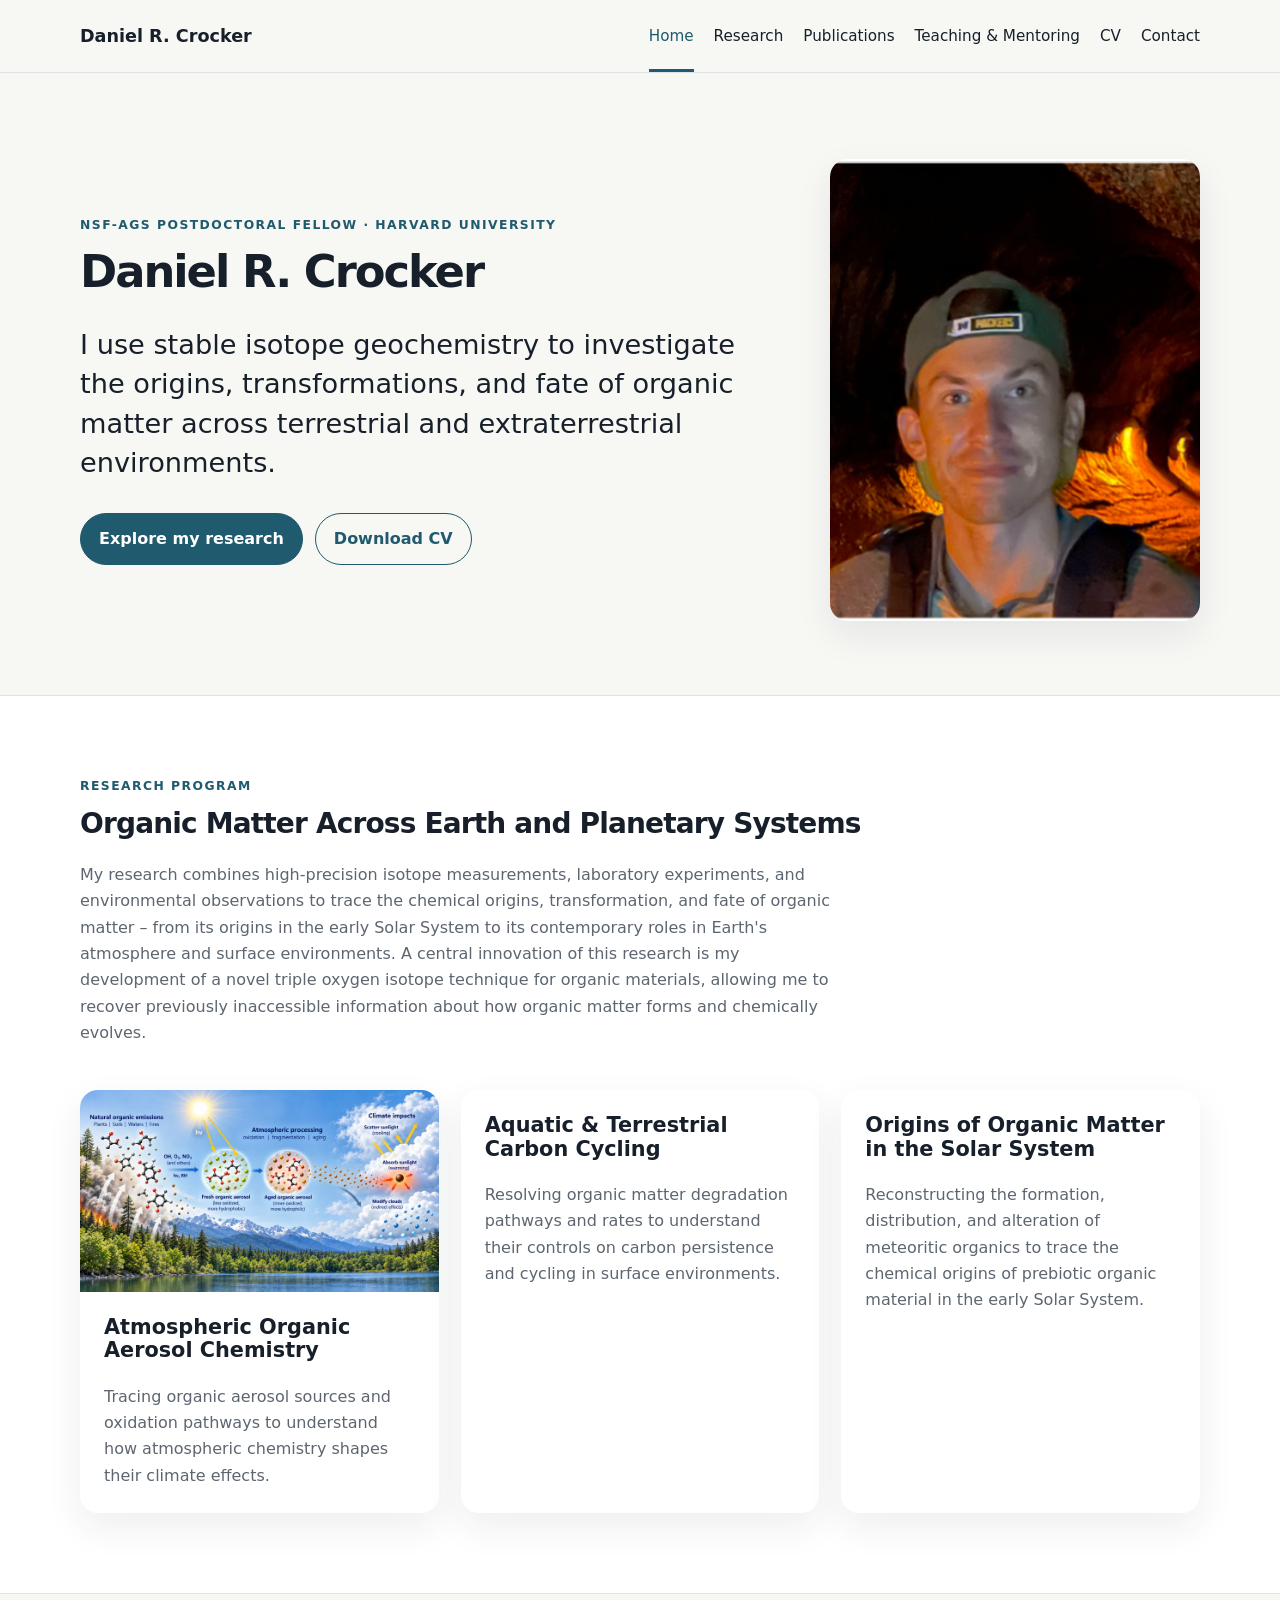
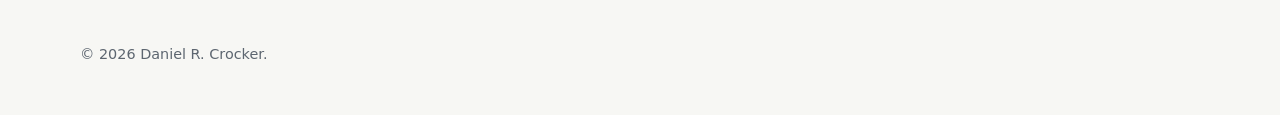
==== index.html @ 8788fb3f "Move aerosol figure from Research page to homepage aerosol card Co-Authored-By: Claude Opus 5.5 <nor" ====
<!DOCTYPE html><html lang="en"><head><meta charset="UTF-8"><meta name="viewport" content="width=device-width, initial-scale=1.0"><title>Daniel R. Crocker | Home</title><link rel="stylesheet" href="styles.css"></head><body><header class="site-header"><div class="container nav-wrap"><a class="brand" href="index.html">Daniel R. Crocker</a><nav>
<a href="index.html" class="active">Home</a><a href="research.html" class="">Research</a><a href="publications.html" class="">Publications</a><a href="teaching.html" class="">Teaching & Mentoring</a><a href="assets/cv.pdf" target="_blank">CV</a><a href="contact.html" class="">Contact</a>
</nav></div></header>
<main><section class="hero"><div class="container hero-grid"><div><p class="eyebrow">NSF-AGS Postdoctoral Fellow · Harvard University</p>
<h1>Daniel R. Crocker</h1> 
<p class="lead">I use stable isotope geochemistry to investigate the origins, transformations, and fate of organic matter across terrestrial and extraterrestrial environments.</p>
<div class="button-row"><a class="button primary" href="research.html">Explore my research</a><a class="button secondary" href="assets/cv.pdf" target="_blank">Download CV</a></div></div><div class="hero-image-card"><img src="assets/headshot.png" alt="Headshot of Daniel R. Crocker"></div></div></section>
<section class="section alt"><div class="container"><p class="eyebrow">Research Program</p><h2>Organic Matter Across Earth and Planetary Systems</h2><p class="section-intro">My research combines high-precision isotope measurements, laboratory experiments, and environmental observations to trace the chemical origins, transformation, and fate of organic matter – from its origins in the early Solar System to its contemporary roles in Earth's atmosphere and surface environments. A central innovation of this research is my development of a novel triple oxygen isotope technique for organic materials, allowing me to recover previously inaccessible information about how organic matter forms and chemically evolves.</p><div class="card-grid">
<a class="research-card" href="research.html#aerosols"><img class="card-image" src="assets/research-aerosol-lifecycle.webp" alt="Organic aerosol life cycle: natural organic emissions are oxidized in sunlight to form fresh organic aerosol, which ages into more oxidized aerosol that scatters and absorbs sunlight and modifies clouds"><div class="card-body"><h3>Atmospheric Organic Aerosol Chemistry</h3><p>Tracing organic aerosol sources and oxidation pathways to understand how atmospheric chemistry shapes their climate effects.</p></div></a>
<a class="research-card" href="research.html#carbon-cycling"><div class="card-body"><h3>Aquatic &amp; Terrestrial Carbon Cycling</h3><p>Resolving organic matter degradation pathways and rates to understand their controls on carbon persistence and cycling in surface environments.</p></div></a>
<a class="research-card" href="research.html#meteorites"><div class="card-body"><h3>Origins of Organic Matter in the Solar System</h3><p>Reconstructing the formation, distribution, and alteration of meteoritic organics to trace the chemical origins of prebiotic organic material in the early Solar System.</p></div></a>
</div></div></section></main><footer><div class="container"><p>© <span id="year"></span> Daniel R. Crocker.</p></div></footer><script>document.getElementById("year").textContent=new Date().getFullYear();</script></body></html>
---- styles.css ----
:root{--bg:#f7f7f4;--surface:#fff;--text:#17202a;--muted:#5d6670;--accent:#1f5a6e;--line:#dfe3e6;--max:1120px;--radius:18px;--shadow:0 14px 36px rgba(20,35,45,.08)}
*{box-sizing:border-box}html{scroll-behavior:smooth}body{margin:0;font-family:Inter,ui-sans-serif,system-ui,-apple-system,BlinkMacSystemFont,"Segoe UI",sans-serif;color:var(--text);background:var(--bg);line-height:1.65}img{width:100%;display:block}a{color:var(--accent)}.container{width:min(var(--max),calc(100% - 40px));margin:auto}
.site-header{position:sticky;top:0;z-index:20;background:rgba(247,247,244,.96);backdrop-filter:blur(10px);border-bottom:1px solid var(--line)}.nav-wrap{min-height:72px;display:flex;justify-content:space-between;align-items:center;gap:24px}.brand{font-weight:800;text-decoration:none;color:var(--text);font-size:1.1rem}nav{display:flex;flex-wrap:wrap;gap:20px}nav a{text-decoration:none;color:var(--text);font-size:.95rem;padding:24px 0 20px;border-bottom:3px solid transparent}nav a:hover,nav a.active{color:var(--accent);border-bottom-color:var(--accent)}
.hero{padding:86px 0 74px}.hero-grid{display:grid;grid-template-columns:1.3fr .7fr;gap:64px;align-items:center}.eyebrow{margin:0 0 12px;text-transform:uppercase;letter-spacing:.12em;font-size:.77rem;font-weight:800;color:var(--accent)}h1,h2,h3{line-height:1.12;margin-top:0}h1{font-size:clamp(1.75rem,3.5vw,2.85rem);margin-bottom:24px;letter-spacing:-.045em}h2{font-size:clamp(1.35rem,2.2vw,1.75rem);margin-bottom:22px;letter-spacing:-.03em}h3{font-size:1.3rem}.lead{font-size:clamp(1.25rem,2.4vw,1.7rem);max-width:760px;line-height:1.45}.hero-copy,.section-intro{color:var(--muted);max-width:760px}.hero-image-card{overflow:hidden;border-radius:var(--radius);box-shadow:var(--shadow);background:var(--surface);aspect-ratio:4/5}.hero-image-card img{height:100%;object-fit:cover}
.section{padding:80px 0}.section.alt{background:var(--surface);border-top:1px solid var(--line);border-bottom:1px solid var(--line)}.page-hero{padding:72px 0 46px;border-bottom:1px solid var(--line);background:var(--surface)}.page-hero p{max-width:820px;color:var(--muted);font-size:1.1rem}
.button-row{display:flex;flex-wrap:wrap;gap:12px;margin-top:30px}.button{display:inline-block;padding:12px 18px;border-radius:999px;text-decoration:none;font-weight:700;border:1px solid var(--accent)}.button.primary{background:var(--accent);color:white}.button.secondary{background:transparent;color:var(--accent)}
.overview-image{border-radius:var(--radius);overflow:hidden;background:var(--surface);box-shadow:var(--shadow);margin-top:36px}.card-grid{margin-top:44px;display:grid;grid-template-columns:repeat(3,1fr);gap:22px}.research-card{overflow:hidden;border-radius:var(--radius);background:var(--surface);box-shadow:var(--shadow)}.card-body{padding:24px}.card-body p{margin-bottom:0;color:var(--muted)}.placeholder-box{aspect-ratio:16/10;border:1px dashed #aeb6bc;border-radius:14px;display:flex;align-items:center;justify-content:center;text-align:center;color:#7a838a;background:#eef0ef;padding:20px}
.publication-list{border-top:1px solid var(--line);margin-top:34px}.publication{display:grid;grid-template-columns:90px 1fr;gap:24px;padding:25px 0;border-bottom:1px solid var(--line)}.pub-year{font-weight:800;color:var(--accent);margin:0}.publication h3{margin-bottom:8px}.publication p{margin:4px 0}.two-col{display:grid;grid-template-columns:.8fr 1.2fr;gap:72px}.contact-list p{margin:8px 0}.callout{padding:26px;border-radius:var(--radius);background:#edf3f5;border:1px solid #d4e2e7}footer{padding:34px 0;color:var(--muted);font-size:.9rem}
@media(max-width:820px){.nav-wrap{align-items:flex-start;padding:18px 0;flex-direction:column}nav a{padding:0 0 7px}.hero-grid,.two-col,.card-grid{grid-template-columns:1fr}.publication{grid-template-columns:1fr;gap:4px}}

.pub-group-title {
  margin: 56px 0 0;
}
.pub-group-title:first-child {
  margin-top: 0;
}
.publication-list + .button-row {
  margin-top: 40px;
}

.outreach-grid { align-items: start; }
.video-card { overflow: hidden; border-radius: var(--radius); background: #000; box-shadow: var(--shadow); }
.video-card video { display: block; width: 100%; height: auto; }

#carbon-cycling .research-figure {
  margin: 1.5rem 0 0;
}

#meteorites .research-figure {
  margin: 1.5rem 0 0;
}
#meteorites .research-figure img {
  width: 300px;
  max-width: 100%;
}

@media (min-width: 821px) {
  #aerosols.two-col,
  #carbon-cycling.two-col,
  #meteorites.two-col {
    grid-template-columns: 1fr 1fr;
    gap: 56px;
  }
}

.card-figure {
  margin: 0;
}
.card-figure img {
  aspect-ratio: 16/10;
  object-fit: cover;
}
.card-figure figcaption {
  padding: 8px 24px 0;
  font-size: .8rem;
  color: var(--muted);
}

a.research-card {
  display: block;
  color: inherit;
  text-decoration: none;
  transition: transform .15s ease, box-shadow .15s ease;
}
a.research-card:hover,
a.research-card:focus-visible {
  transform: translateY(-4px);
  box-shadow: 0 18px 40px rgba(20,35,45,.14);
}
a.research-card:hover h3 {
  color: var(--accent);
}
#aerosols, #carbon-cycling, #meteorites {
  scroll-margin-top: 90px;
}

/* Research page: tighter spacing between the overview figure and themes */
.container > .overview-image:first-child {
  margin-top: 0;
}
#aerosols.section, #carbon-cycling.section, #meteorites.section {
  padding: 48px 0;
}

.card-image {
  aspect-ratio: 16/9;
  object-fit: cover;
}
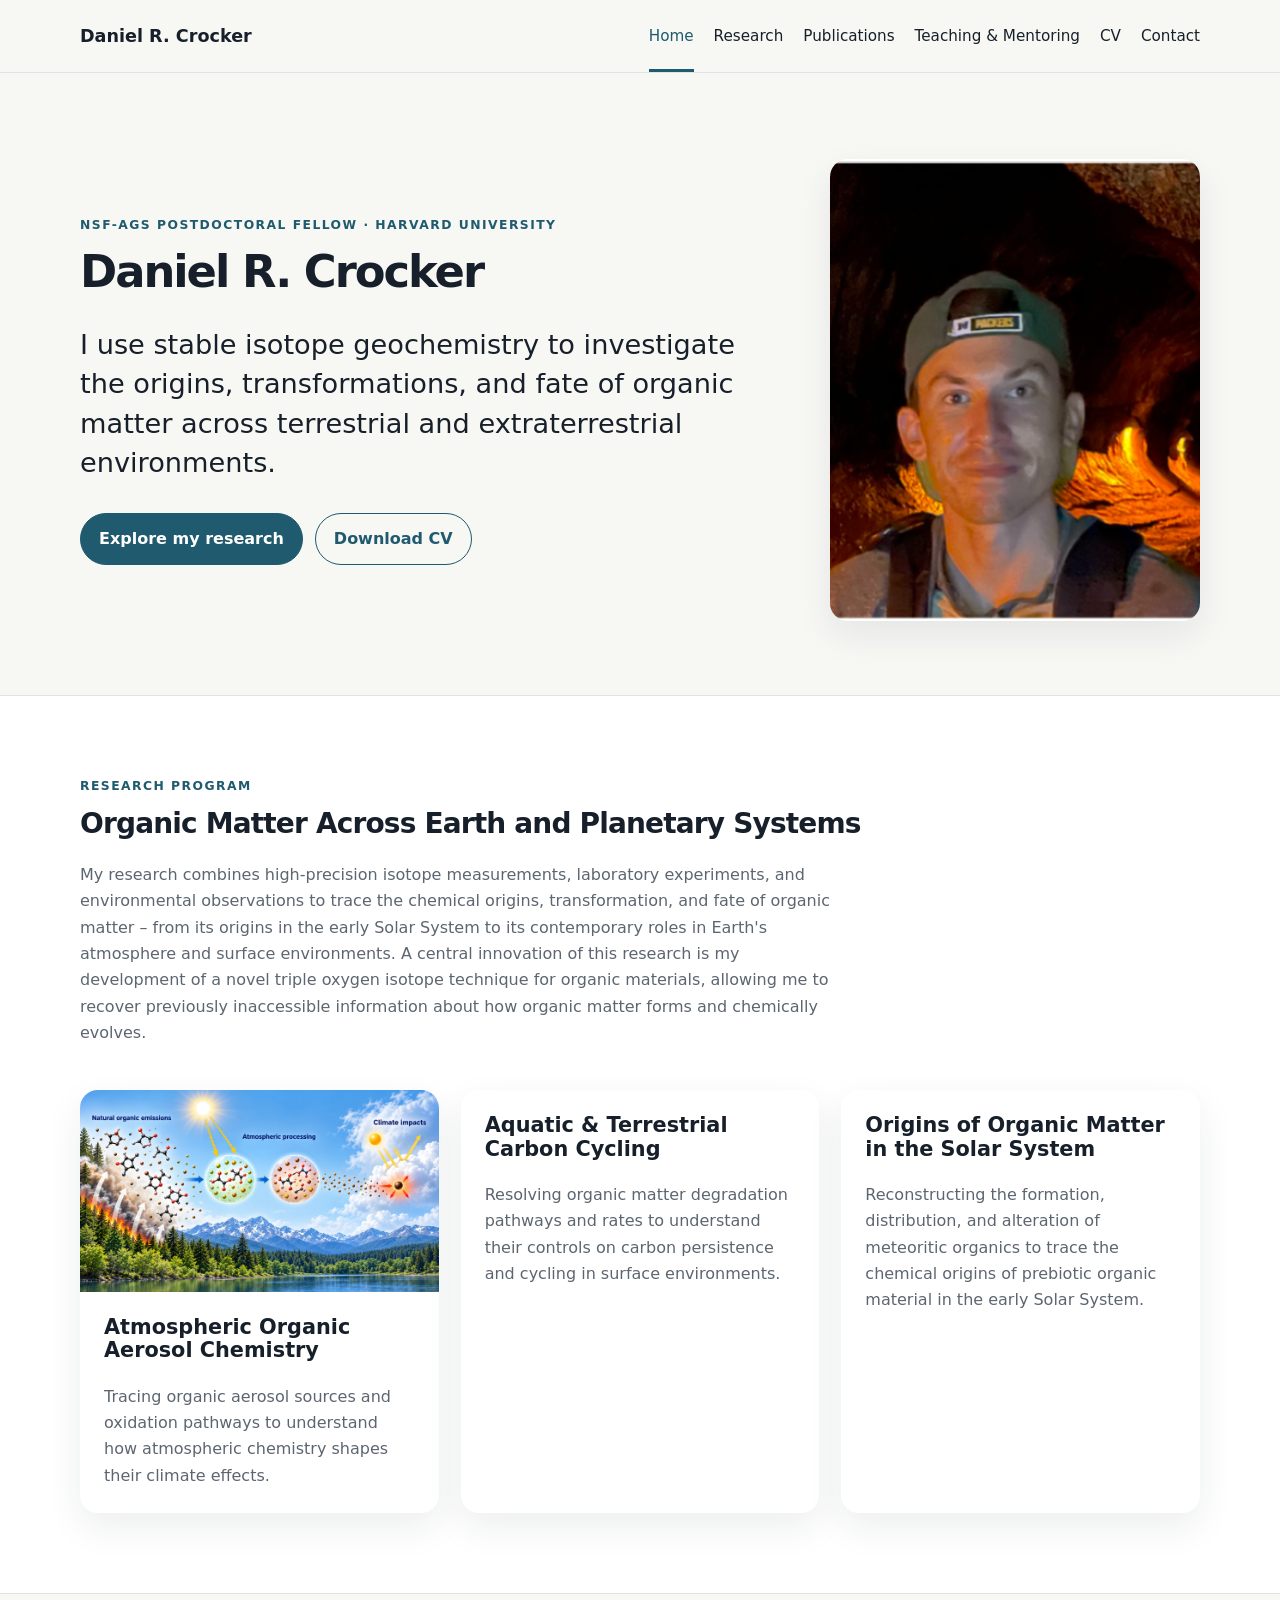
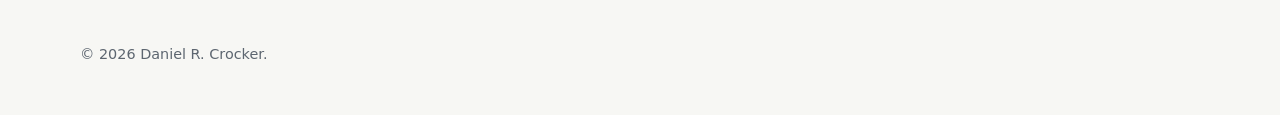
==== commit bcda27c1: "Use simplified aerosol figure on homepage card Co-Authored-By: Claude Opus 5.5 <noreply@anthropic.co" ====
--- a/index.html
+++ b/index.html
@@ -6,7 +6,7 @@
 <p class="lead">I use stable isotope geochemistry to investigate the origins, transformations, and fate of organic matter across terrestrial and extraterrestrial environments.</p>
 <div class="button-row"><a class="button primary" href="research.html">Explore my research</a><a class="button secondary" href="assets/cv.pdf" target="_blank">Download CV</a></div></div><div class="hero-image-card"><img src="assets/headshot.png" alt="Headshot of Daniel R. Crocker"></div></div></section>
 <section class="section alt"><div class="container"><p class="eyebrow">Research Program</p><h2>Organic Matter Across Earth and Planetary Systems</h2><p class="section-intro">My research combines high-precision isotope measurements, laboratory experiments, and environmental observations to trace the chemical origins, transformation, and fate of organic matter – from its origins in the early Solar System to its contemporary roles in Earth's atmosphere and surface environments. A central innovation of this research is my development of a novel triple oxygen isotope technique for organic materials, allowing me to recover previously inaccessible information about how organic matter forms and chemically evolves.</p><div class="card-grid">
-<a class="research-card" href="research.html#aerosols"><img class="card-image" src="assets/research-aerosol-lifecycle.webp" alt="Organic aerosol life cycle: natural organic emissions are oxidized in sunlight to form fresh organic aerosol, which ages into more oxidized aerosol that scatters and absorbs sunlight and modifies clouds"><div class="card-body"><h3>Atmospheric Organic Aerosol Chemistry</h3><p>Tracing organic aerosol sources and oxidation pathways to understand how atmospheric chemistry shapes their climate effects.</p></div></a>
+<a class="research-card" href="research.html#aerosols"><img class="card-image" src="assets/research-aerosol-lifecycle.webp" alt="Organic aerosol life cycle: natural organic emissions from forests and fires are processed in the sunlit atmosphere from fresh to aged organic aerosol particles, which then scatter and absorb sunlight, affecting climate"><div class="card-body"><h3>Atmospheric Organic Aerosol Chemistry</h3><p>Tracing organic aerosol sources and oxidation pathways to understand how atmospheric chemistry shapes their climate effects.</p></div></a>
 <a class="research-card" href="research.html#carbon-cycling"><div class="card-body"><h3>Aquatic &amp; Terrestrial Carbon Cycling</h3><p>Resolving organic matter degradation pathways and rates to understand their controls on carbon persistence and cycling in surface environments.</p></div></a>
 <a class="research-card" href="research.html#meteorites"><div class="card-body"><h3>Origins of Organic Matter in the Solar System</h3><p>Reconstructing the formation, distribution, and alteration of meteoritic organics to trace the chemical origins of prebiotic organic material in the early Solar System.</p></div></a>
 </div></div></section></main><footer><div class="container"><p>© <span id="year"></span> Daniel R. Crocker.</p></div></footer><script>document.getElementById("year").textContent=new Date().getFullYear();</script></body></html>
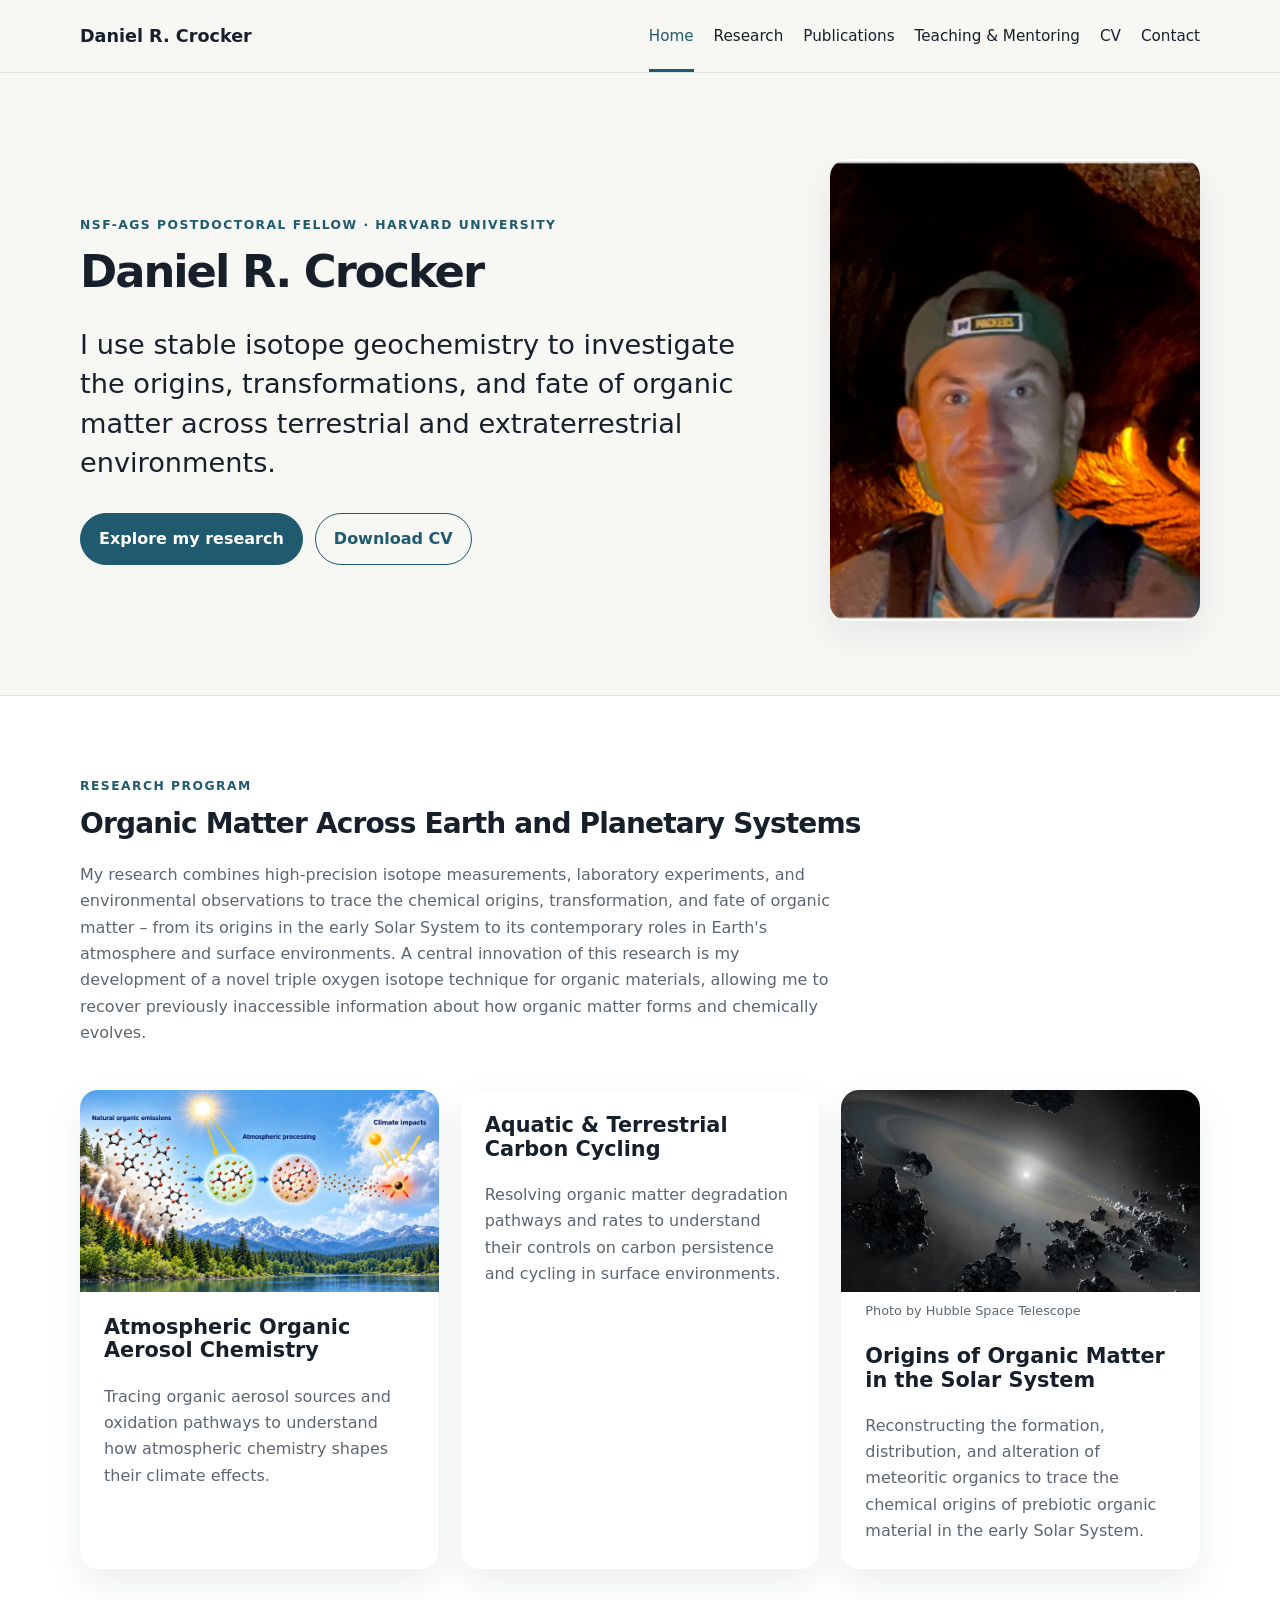
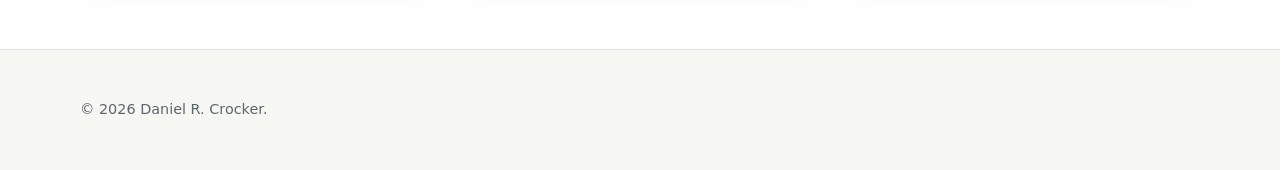
==== commit 5279b5a5: "Add Solar System image to the Origins card on the homepage Co-Authored-By: Claude Opus 5.5 <noreply@" ====
--- a/index.html
+++ b/index.html
@@ -8,5 +8,5 @@
 <section class="section alt"><div class="container"><p class="eyebrow">Research Program</p><h2>Organic Matter Across Earth and Planetary Systems</h2><p class="section-intro">My research combines high-precision isotope measurements, laboratory experiments, and environmental observations to trace the chemical origins, transformation, and fate of organic matter – from its origins in the early Solar System to its contemporary roles in Earth's atmosphere and surface environments. A central innovation of this research is my development of a novel triple oxygen isotope technique for organic materials, allowing me to recover previously inaccessible information about how organic matter forms and chemically evolves.</p><div class="card-grid">
 <a class="research-card" href="research.html#aerosols"><img class="card-image" src="assets/research-aerosol-lifecycle.webp" alt="Organic aerosol life cycle: natural organic emissions from forests and fires are processed in the sunlit atmosphere from fresh to aged organic aerosol particles, which then scatter and absorb sunlight, affecting climate"><div class="card-body"><h3>Atmospheric Organic Aerosol Chemistry</h3><p>Tracing organic aerosol sources and oxidation pathways to understand how atmospheric chemistry shapes their climate effects.</p></div></a>
 <a class="research-card" href="research.html#carbon-cycling"><div class="card-body"><h3>Aquatic &amp; Terrestrial Carbon Cycling</h3><p>Resolving organic matter degradation pathways and rates to understand their controls on carbon persistence and cycling in surface environments.</p></div></a>
-<a class="research-card" href="research.html#meteorites"><div class="card-body"><h3>Origins of Organic Matter in the Solar System</h3><p>Reconstructing the formation, distribution, and alteration of meteoritic organics to trace the chemical origins of prebiotic organic material in the early Solar System.</p></div></a>
+<a class="research-card" href="research.html#meteorites"><figure class="card-figure"><img class="card-image" src="assets/research-solar-system.jpg" alt="Illustration of rocky debris orbiting a bright star inside a dusty disk"><figcaption>Photo by Hubble Space Telescope</figcaption></figure><div class="card-body"><h3>Origins of Organic Matter in the Solar System</h3><p>Reconstructing the formation, distribution, and alteration of meteoritic organics to trace the chemical origins of prebiotic organic material in the early Solar System.</p></div></a>
 </div></div></section></main><footer><div class="container"><p>© <span id="year"></span> Daniel R. Crocker.</p></div></footer><script>document.getElementById("year").textContent=new Date().getFullYear();</script></body></html>
--- a/styles.css
+++ b/styles.css
@@ -48,7 +48,7 @@
   margin: 0;
 }
 .card-figure img {
-  aspect-ratio: 16/10;
+  aspect-ratio: 16/9;
   object-fit: cover;
 }
 .card-figure figcaption {
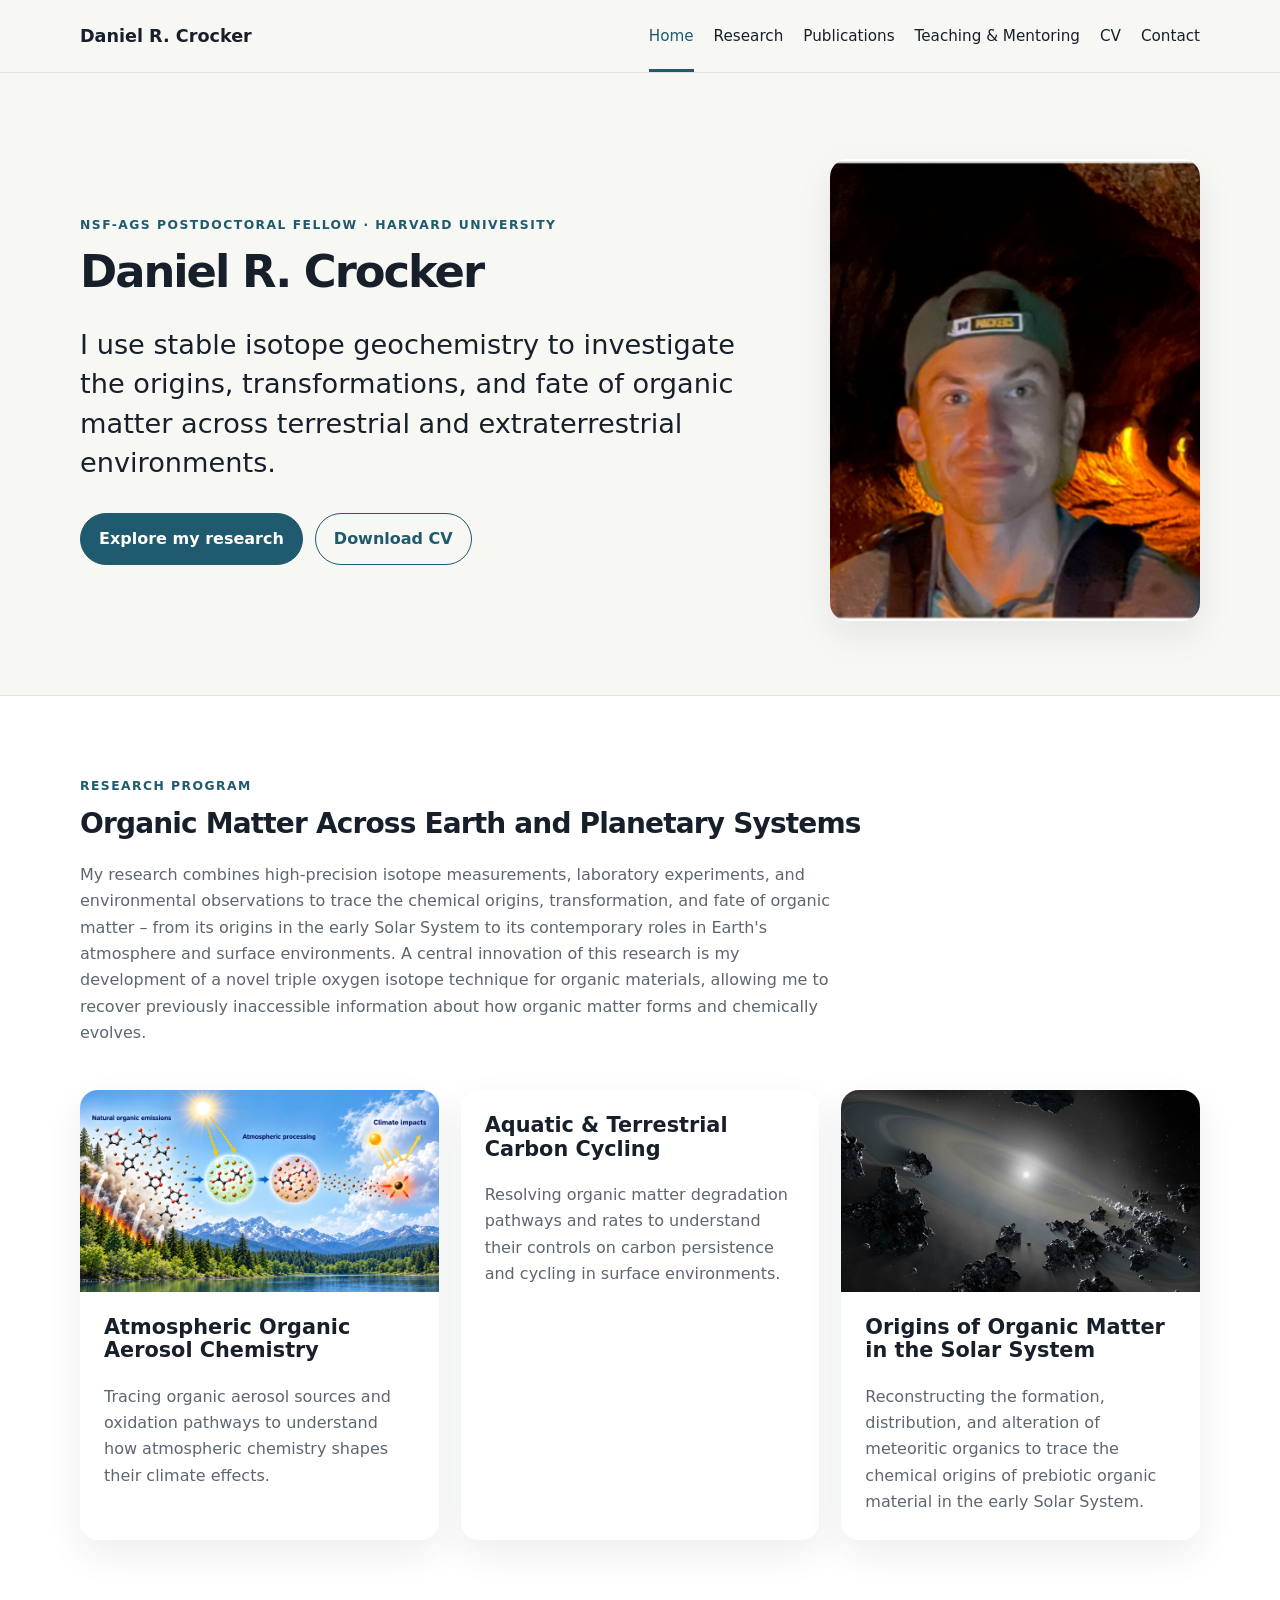
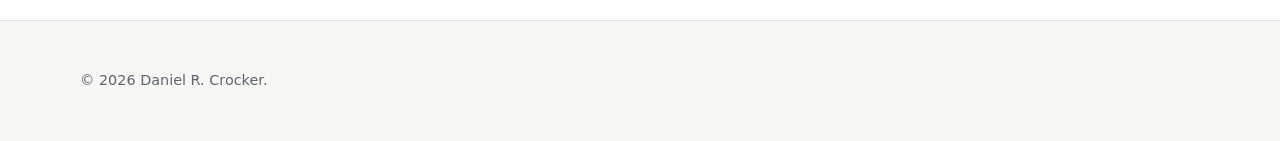
==== commit 256d1207: "Remove image credit from the Origins card Co-Authored-By: Claude Opus 5.5 <noreply@anthropic.com> Cl" ====
--- a/index.html
+++ b/index.html
@@ -8,5 +8,5 @@
 <section class="section alt"><div class="container"><p class="eyebrow">Research Program</p><h2>Organic Matter Across Earth and Planetary Systems</h2><p class="section-intro">My research combines high-precision isotope measurements, laboratory experiments, and environmental observations to trace the chemical origins, transformation, and fate of organic matter – from its origins in the early Solar System to its contemporary roles in Earth's atmosphere and surface environments. A central innovation of this research is my development of a novel triple oxygen isotope technique for organic materials, allowing me to recover previously inaccessible information about how organic matter forms and chemically evolves.</p><div class="card-grid">
 <a class="research-card" href="research.html#aerosols"><img class="card-image" src="assets/research-aerosol-lifecycle.webp" alt="Organic aerosol life cycle: natural organic emissions from forests and fires are processed in the sunlit atmosphere from fresh to aged organic aerosol particles, which then scatter and absorb sunlight, affecting climate"><div class="card-body"><h3>Atmospheric Organic Aerosol Chemistry</h3><p>Tracing organic aerosol sources and oxidation pathways to understand how atmospheric chemistry shapes their climate effects.</p></div></a>
 <a class="research-card" href="research.html#carbon-cycling"><div class="card-body"><h3>Aquatic &amp; Terrestrial Carbon Cycling</h3><p>Resolving organic matter degradation pathways and rates to understand their controls on carbon persistence and cycling in surface environments.</p></div></a>
-<a class="research-card" href="research.html#meteorites"><figure class="card-figure"><img class="card-image" src="assets/research-solar-system.jpg" alt="Illustration of rocky debris orbiting a bright star inside a dusty disk"><figcaption>Photo by Hubble Space Telescope</figcaption></figure><div class="card-body"><h3>Origins of Organic Matter in the Solar System</h3><p>Reconstructing the formation, distribution, and alteration of meteoritic organics to trace the chemical origins of prebiotic organic material in the early Solar System.</p></div></a>
+<a class="research-card" href="research.html#meteorites"><figure class="card-figure"><img class="card-image" src="assets/research-solar-system.jpg" alt="Illustration of rocky debris orbiting a bright star inside a dusty disk"></figure><div class="card-body"><h3>Origins of Organic Matter in the Solar System</h3><p>Reconstructing the formation, distribution, and alteration of meteoritic organics to trace the chemical origins of prebiotic organic material in the early Solar System.</p></div></a>
 </div></div></section></main><footer><div class="container"><p>© <span id="year"></span> Daniel R. Crocker.</p></div></footer><script>document.getElementById("year").textContent=new Date().getFullYear();</script></body></html>
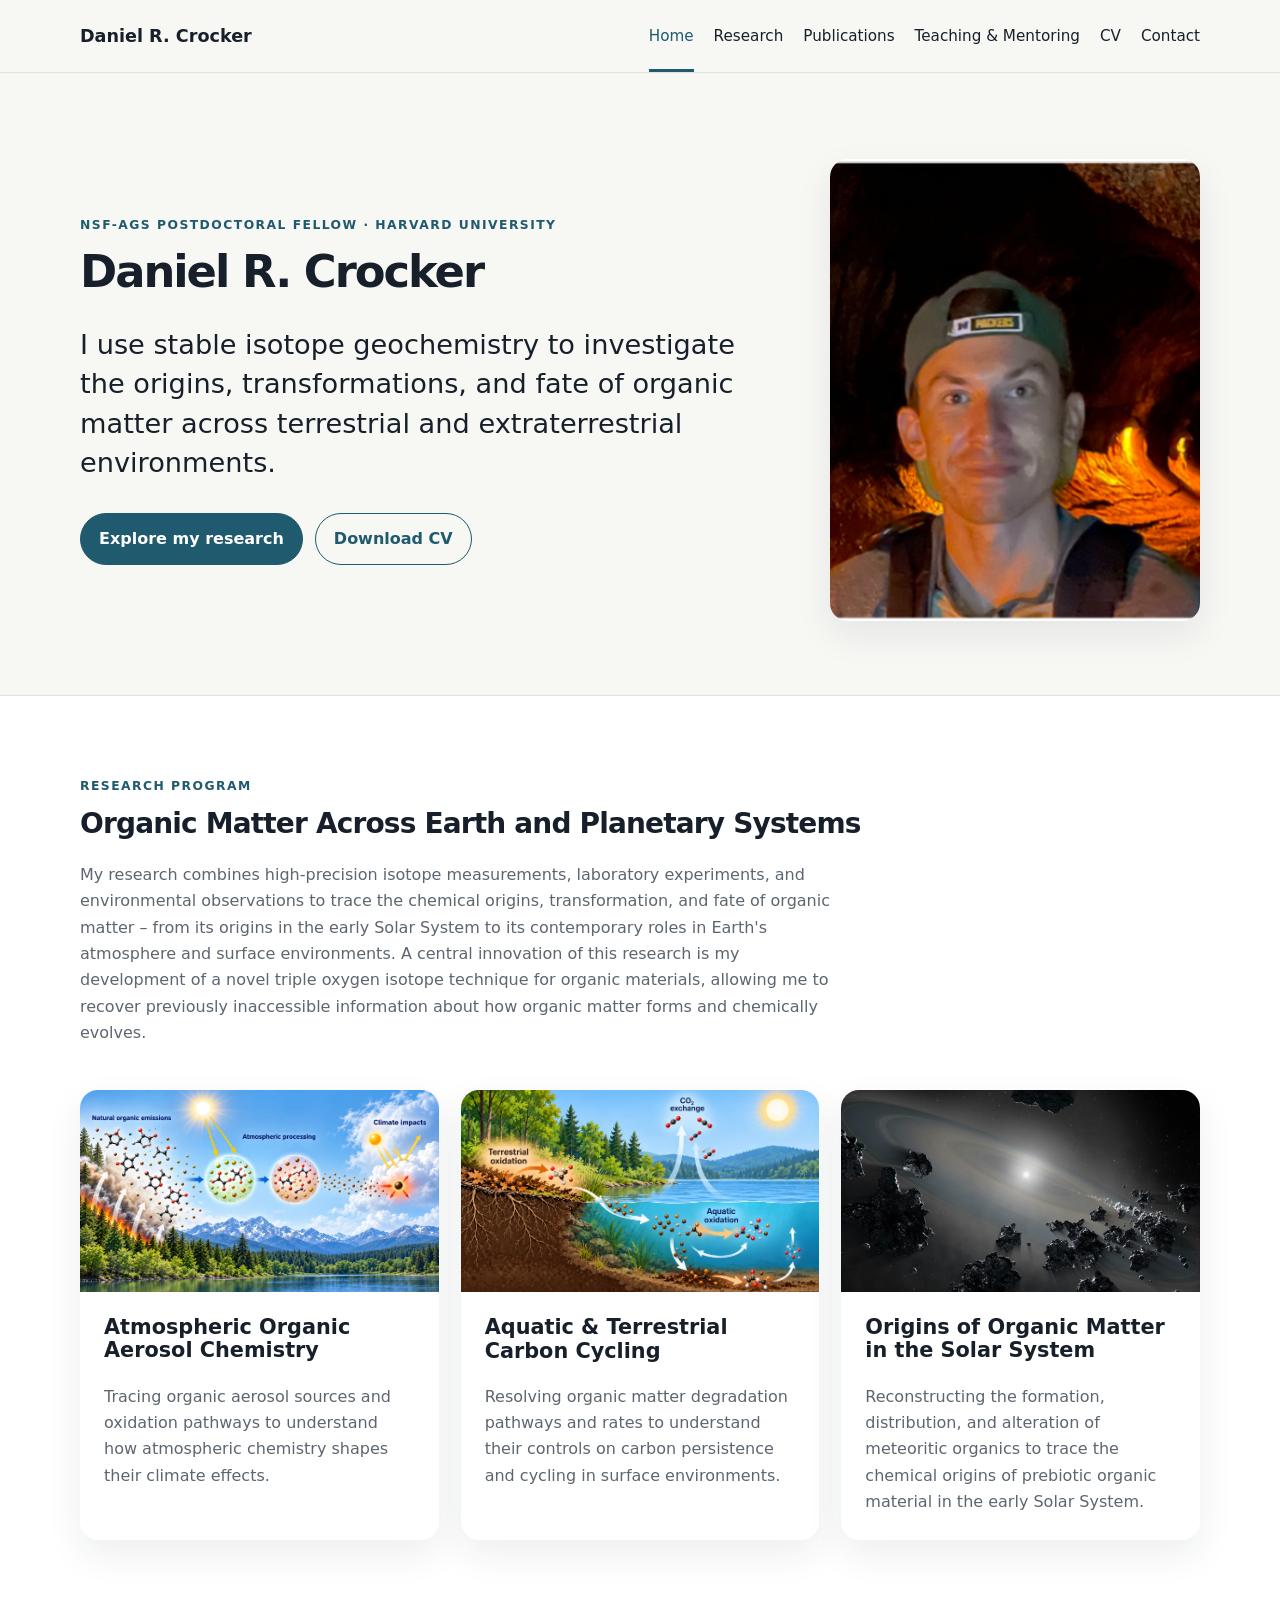
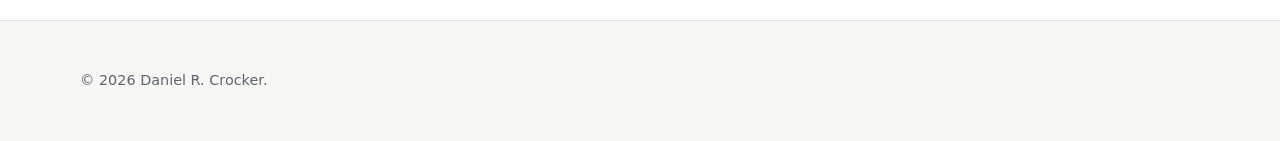
==== commit 49c1f089: "Add carbon cycling image to the homepage card Co-Authored-By: Claude Opus 5.5 <noreply@anthropic.com" ====
--- a/index.html
+++ b/index.html
@@ -7,6 +7,6 @@
 <div class="button-row"><a class="button primary" href="research.html">Explore my research</a><a class="button secondary" href="assets/cv.pdf" target="_blank">Download CV</a></div></div><div class="hero-image-card"><img src="assets/headshot.png" alt="Headshot of Daniel R. Crocker"></div></div></section>
 <section class="section alt"><div class="container"><p class="eyebrow">Research Program</p><h2>Organic Matter Across Earth and Planetary Systems</h2><p class="section-intro">My research combines high-precision isotope measurements, laboratory experiments, and environmental observations to trace the chemical origins, transformation, and fate of organic matter – from its origins in the early Solar System to its contemporary roles in Earth's atmosphere and surface environments. A central innovation of this research is my development of a novel triple oxygen isotope technique for organic materials, allowing me to recover previously inaccessible information about how organic matter forms and chemically evolves.</p><div class="card-grid">
 <a class="research-card" href="research.html#aerosols"><img class="card-image" src="assets/research-aerosol-lifecycle.webp" alt="Organic aerosol life cycle: natural organic emissions from forests and fires are processed in the sunlit atmosphere from fresh to aged organic aerosol particles, which then scatter and absorb sunlight, affecting climate"><div class="card-body"><h3>Atmospheric Organic Aerosol Chemistry</h3><p>Tracing organic aerosol sources and oxidation pathways to understand how atmospheric chemistry shapes their climate effects.</p></div></a>
-<a class="research-card" href="research.html#carbon-cycling"><div class="card-body"><h3>Aquatic &amp; Terrestrial Carbon Cycling</h3><p>Resolving organic matter degradation pathways and rates to understand their controls on carbon persistence and cycling in surface environments.</p></div></a>
+<a class="research-card" href="research.html#carbon-cycling"><img class="card-image" src="assets/research-carbon-cycling-scene.webp" alt="Organic matter oxidation across a forested lakeshore: terrestrial oxidation in soils, transport of organic matter into the lake, aquatic oxidation in the water and sediments, and CO2 exchange with the atmosphere"><div class="card-body"><h3>Aquatic &amp; Terrestrial Carbon Cycling</h3><p>Resolving organic matter degradation pathways and rates to understand their controls on carbon persistence and cycling in surface environments.</p></div></a>
 <a class="research-card" href="research.html#meteorites"><figure class="card-figure"><img class="card-image" src="assets/research-solar-system.jpg" alt="Illustration of rocky debris orbiting a bright star inside a dusty disk"></figure><div class="card-body"><h3>Origins of Organic Matter in the Solar System</h3><p>Reconstructing the formation, distribution, and alteration of meteoritic organics to trace the chemical origins of prebiotic organic material in the early Solar System.</p></div></a>
 </div></div></section></main><footer><div class="container"><p>© <span id="year"></span> Daniel R. Crocker.</p></div></footer><script>document.getElementById("year").textContent=new Date().getFullYear();</script></body></html>
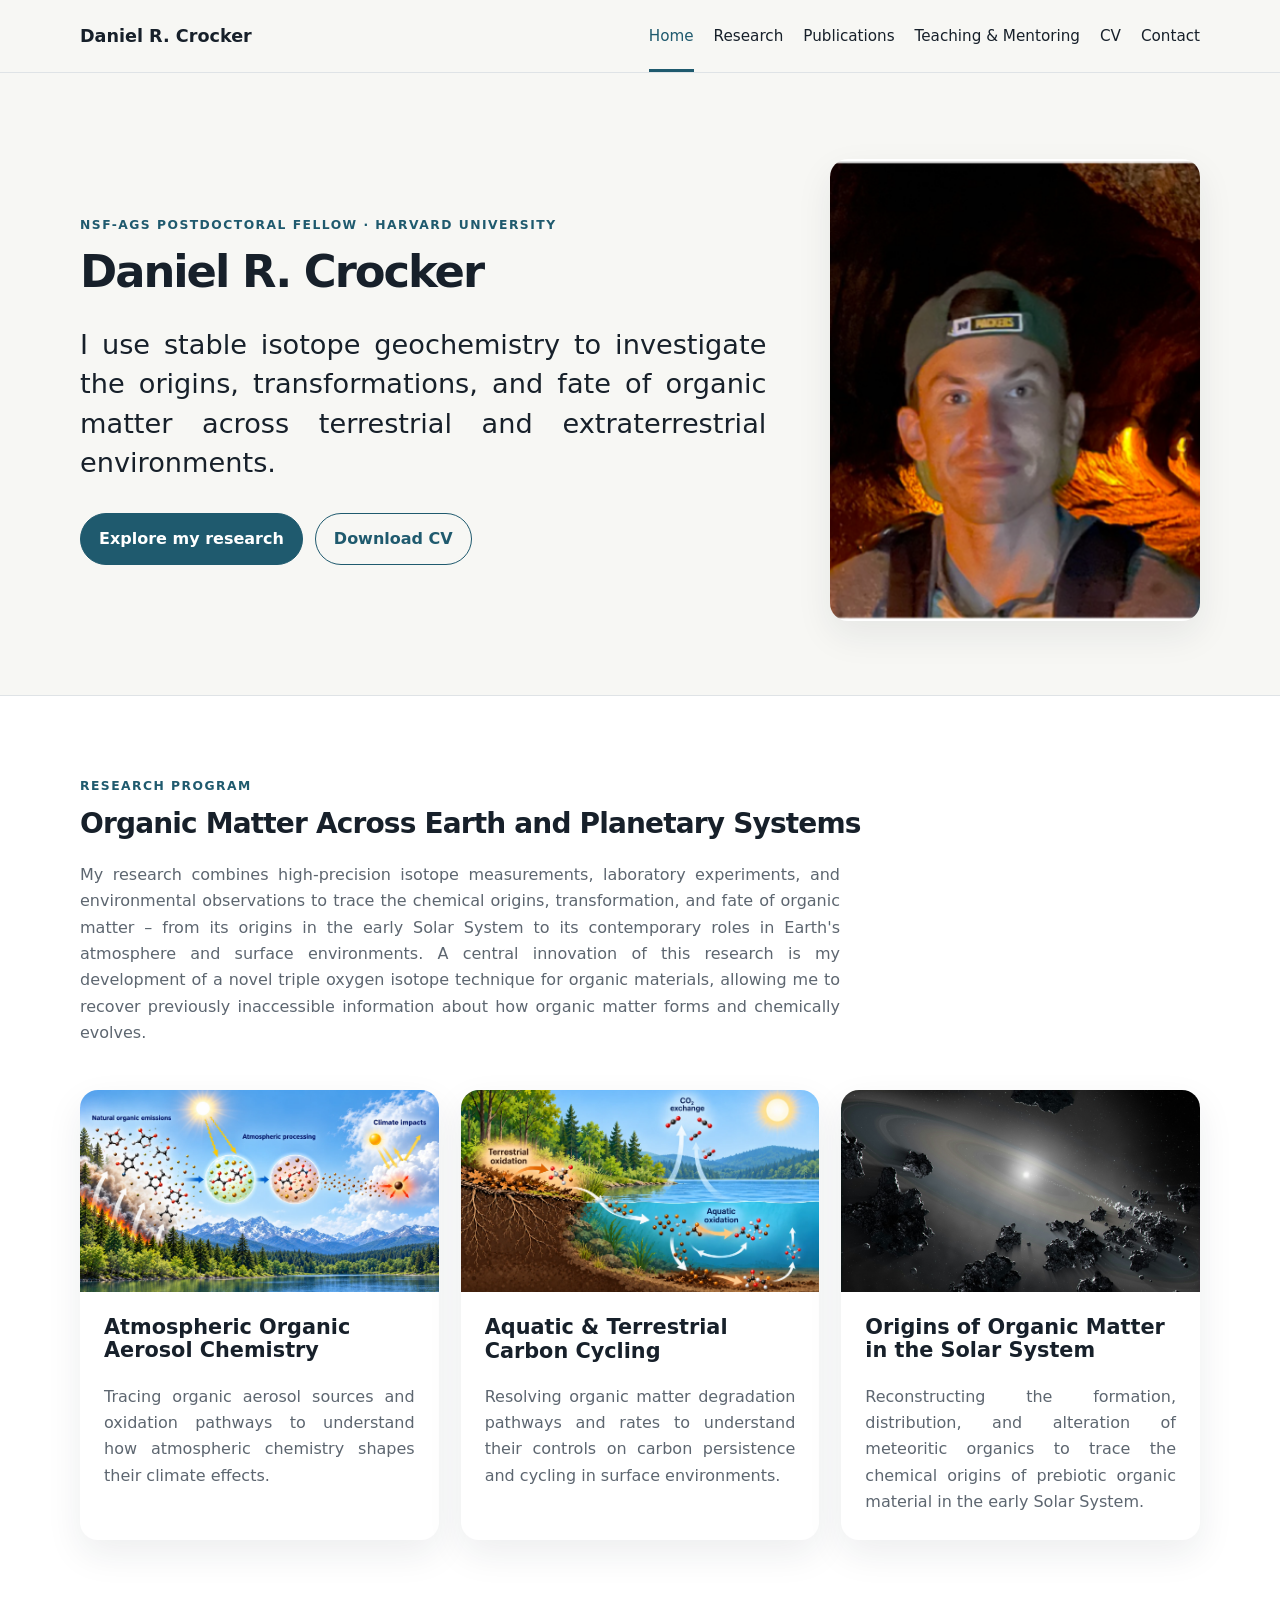
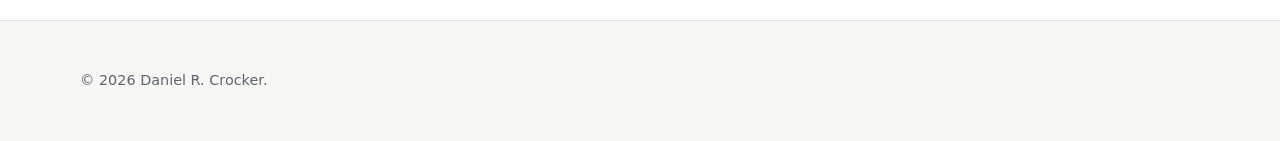
==== commit 6e15d9af: "Stop line breaks inside hyphenated words Browsers still break lines at hyphens that are part of a wo" ====
--- a/index.html
+++ b/index.html
@@ -1,11 +1,11 @@
 <!DOCTYPE html><html lang="en"><head><meta charset="UTF-8"><meta name="viewport" content="width=device-width, initial-scale=1.0"><title>Daniel R. Crocker | Home</title><link rel="stylesheet" href="styles.css"></head><body><header class="site-header"><div class="container nav-wrap"><a class="brand" href="index.html">Daniel R. Crocker</a><nav>
 <a href="index.html" class="active">Home</a><a href="research.html" class="">Research</a><a href="publications.html" class="">Publications</a><a href="teaching.html" class="">Teaching & Mentoring</a><a href="assets/cv.pdf" target="_blank">CV</a><a href="contact.html" class="">Contact</a>
 </nav></div></header>
-<main><section class="hero"><div class="container hero-grid"><div><p class="eyebrow">NSF-AGS Postdoctoral Fellow · Harvard University</p>
+<main><section class="hero"><div class="container hero-grid"><div><p class="eyebrow"><span class="nowrap">NSF-AGS</span> Postdoctoral Fellow · Harvard University</p>
 <h1>Daniel R. Crocker</h1> 
 <p class="lead">I use stable isotope geochemistry to investigate the origins, transformations, and fate of organic matter across terrestrial and extraterrestrial environments.</p>
 <div class="button-row"><a class="button primary" href="research.html">Explore my research</a><a class="button secondary" href="assets/cv.pdf" target="_blank">Download CV</a></div></div><div class="hero-image-card"><img src="assets/headshot.png" alt="Headshot of Daniel R. Crocker"></div></div></section>
-<section class="section alt"><div class="container"><p class="eyebrow">Research Program</p><h2>Organic Matter Across Earth and Planetary Systems</h2><p class="section-intro">My research combines high-precision isotope measurements, laboratory experiments, and environmental observations to trace the chemical origins, transformation, and fate of organic matter – from its origins in the early Solar System to its contemporary roles in Earth's atmosphere and surface environments. A central innovation of this research is my development of a novel triple oxygen isotope technique for organic materials, allowing me to recover previously inaccessible information about how organic matter forms and chemically evolves.</p><div class="card-grid">
+<section class="section alt"><div class="container"><p class="eyebrow">Research Program</p><h2>Organic Matter Across Earth and Planetary Systems</h2><p class="section-intro">My research combines <span class="nowrap">high-precision</span> isotope measurements, laboratory experiments, and environmental observations to trace the chemical origins, transformation, and fate of organic matter – from its origins in the early Solar System to its contemporary roles in Earth's atmosphere and surface environments. A central innovation of this research is my development of a novel triple oxygen isotope technique for organic materials, allowing me to recover previously inaccessible information about how organic matter forms and chemically evolves.</p><div class="card-grid">
 <a class="research-card" href="research.html#aerosols"><img class="card-image" src="assets/research-aerosol-lifecycle.webp" alt="Organic aerosol life cycle: natural organic emissions from forests and fires are processed in the sunlit atmosphere from fresh to aged organic aerosol particles, which then scatter and absorb sunlight, affecting climate"><div class="card-body"><h3>Atmospheric Organic Aerosol Chemistry</h3><p>Tracing organic aerosol sources and oxidation pathways to understand how atmospheric chemistry shapes their climate effects.</p></div></a>
 <a class="research-card" href="research.html#carbon-cycling"><img class="card-image" src="assets/research-carbon-cycling-scene.webp" alt="Organic matter oxidation across a forested lakeshore: terrestrial oxidation in soils, transport of organic matter into the lake, aquatic oxidation in the water and sediments, and CO2 exchange with the atmosphere"><div class="card-body"><h3>Aquatic &amp; Terrestrial Carbon Cycling</h3><p>Resolving organic matter degradation pathways and rates to understand their controls on carbon persistence and cycling in surface environments.</p></div></a>
 <a class="research-card" href="research.html#meteorites"><figure class="card-figure"><img class="card-image" src="assets/research-solar-system.jpg" alt="Illustration of rocky debris orbiting a bright star inside a dusty disk"></figure><div class="card-body"><h3>Origins of Organic Matter in the Solar System</h3><p>Reconstructing the formation, distribution, and alteration of meteoritic organics to trace the chemical origins of prebiotic organic material in the early Solar System.</p></div></a>
--- a/styles.css
+++ b/styles.css
@@ -23,16 +23,25 @@
 .video-card { overflow: hidden; border-radius: var(--radius); background: #000; box-shadow: var(--shadow); }
 .video-card video { display: block; width: 100%; height: auto; }
 
+#aerosols .research-figure,
 #carbon-cycling .research-figure {
   margin: 1.5rem 0 0;
 }
 
 #meteorites .research-figure {
-  margin: 1.5rem 0 0;
+  max-width: 347px;
+  margin: 1.5rem auto 0;
 }
 #meteorites .research-figure img {
-  width: 300px;
+  width: 347px;
   max-width: 100%;
+}
+#meteorites .research-figure figcaption {
+  max-width: 347px;
+  margin-top: 10px;
+  font-size: .85rem;
+  line-height: 1.45;
+  color: var(--muted);
 }
 
 @media (min-width: 821px) {
@@ -87,3 +96,20 @@
   aspect-ratio: 16/9;
   object-fit: cover;
 }
+
+/* Justify body text (no hyphenation); eyebrows, citations and contact details stay left-aligned */
+main p,
+.research-figure figcaption {
+  text-align: justify;
+  hyphens: manual;
+}
+main p.eyebrow,
+.publication p,
+.contact-list p {
+  text-align: left;
+}
+
+/* Keep hyphenated words (e.g. "surface-atmosphere") on one line */
+.nowrap {
+  white-space: nowrap;
+}
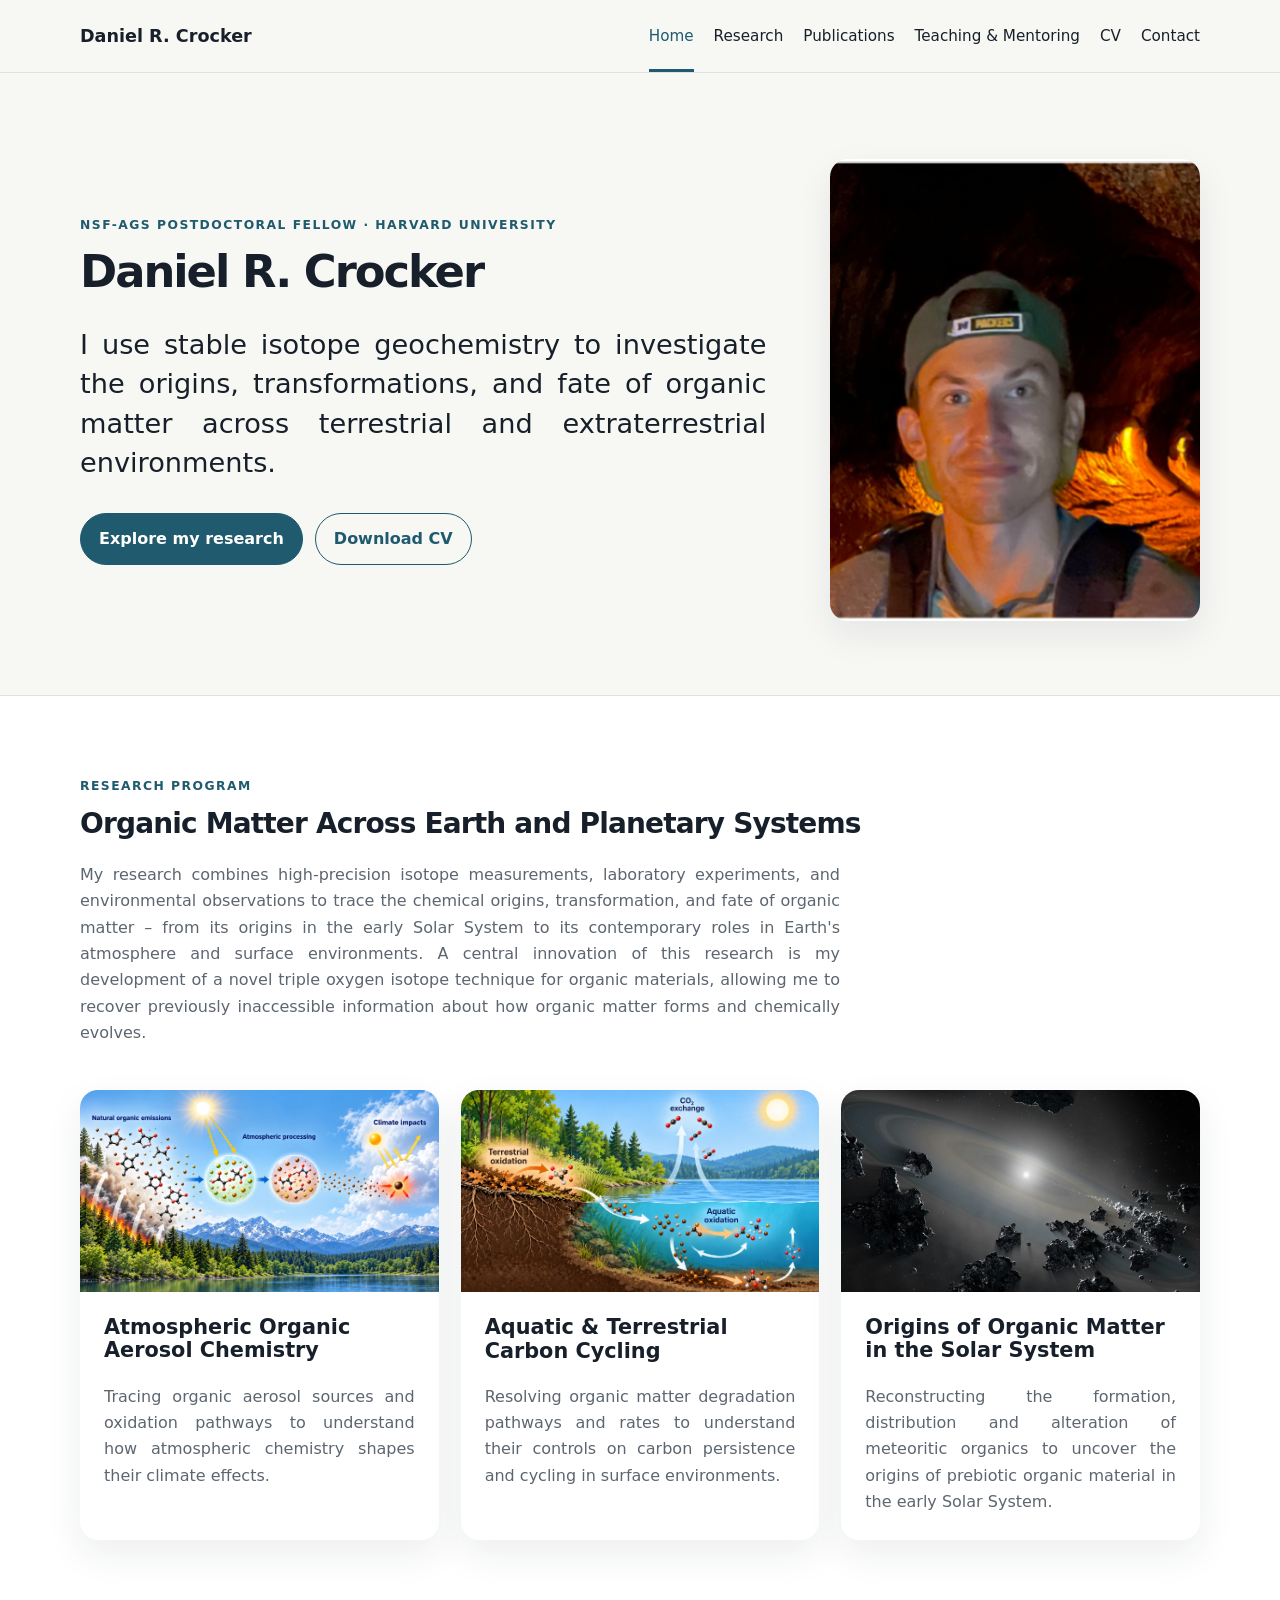
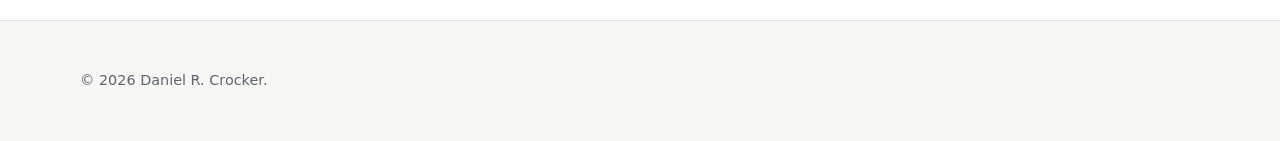
==== commit 6dc5d0ce: "Update Solar System research card statement on home page Co-Authored-By: Claude Opus 5.5 <noreply@an" ====
--- a/index.html
+++ b/index.html
@@ -8,5 +8,5 @@
 <section class="section alt"><div class="container"><p class="eyebrow">Research Program</p><h2>Organic Matter Across Earth and Planetary Systems</h2><p class="section-intro">My research combines <span class="nowrap">high-precision</span> isotope measurements, laboratory experiments, and environmental observations to trace the chemical origins, transformation, and fate of organic matter – from its origins in the early Solar System to its contemporary roles in Earth's atmosphere and surface environments. A central innovation of this research is my development of a novel triple oxygen isotope technique for organic materials, allowing me to recover previously inaccessible information about how organic matter forms and chemically evolves.</p><div class="card-grid">
 <a class="research-card" href="research.html#aerosols"><img class="card-image" src="assets/research-aerosol-lifecycle.webp" alt="Organic aerosol life cycle: natural organic emissions from forests and fires are processed in the sunlit atmosphere from fresh to aged organic aerosol particles, which then scatter and absorb sunlight, affecting climate"><div class="card-body"><h3>Atmospheric Organic Aerosol Chemistry</h3><p>Tracing organic aerosol sources and oxidation pathways to understand how atmospheric chemistry shapes their climate effects.</p></div></a>
 <a class="research-card" href="research.html#carbon-cycling"><img class="card-image" src="assets/research-carbon-cycling-scene.webp" alt="Organic matter oxidation across a forested lakeshore: terrestrial oxidation in soils, transport of organic matter into the lake, aquatic oxidation in the water and sediments, and CO2 exchange with the atmosphere"><div class="card-body"><h3>Aquatic &amp; Terrestrial Carbon Cycling</h3><p>Resolving organic matter degradation pathways and rates to understand their controls on carbon persistence and cycling in surface environments.</p></div></a>
-<a class="research-card" href="research.html#meteorites"><figure class="card-figure"><img class="card-image" src="assets/research-solar-system.jpg" alt="Illustration of rocky debris orbiting a bright star inside a dusty disk"></figure><div class="card-body"><h3>Origins of Organic Matter in the Solar System</h3><p>Reconstructing the formation, distribution, and alteration of meteoritic organics to trace the chemical origins of prebiotic organic material in the early Solar System.</p></div></a>
+<a class="research-card" href="research.html#meteorites"><figure class="card-figure"><img class="card-image" src="assets/research-solar-system.jpg" alt="Illustration of rocky debris orbiting a bright star inside a dusty disk"></figure><div class="card-body"><h3>Origins of Organic Matter in the Solar System</h3><p>Reconstructing the formation, distribution and alteration of meteoritic organics to uncover the origins of prebiotic organic material in the early Solar System.</p></div></a>
 </div></div></section></main><footer><div class="container"><p>© <span id="year"></span> Daniel R. Crocker.</p></div></footer><script>document.getElementById("year").textContent=new Date().getFullYear();</script></body></html>
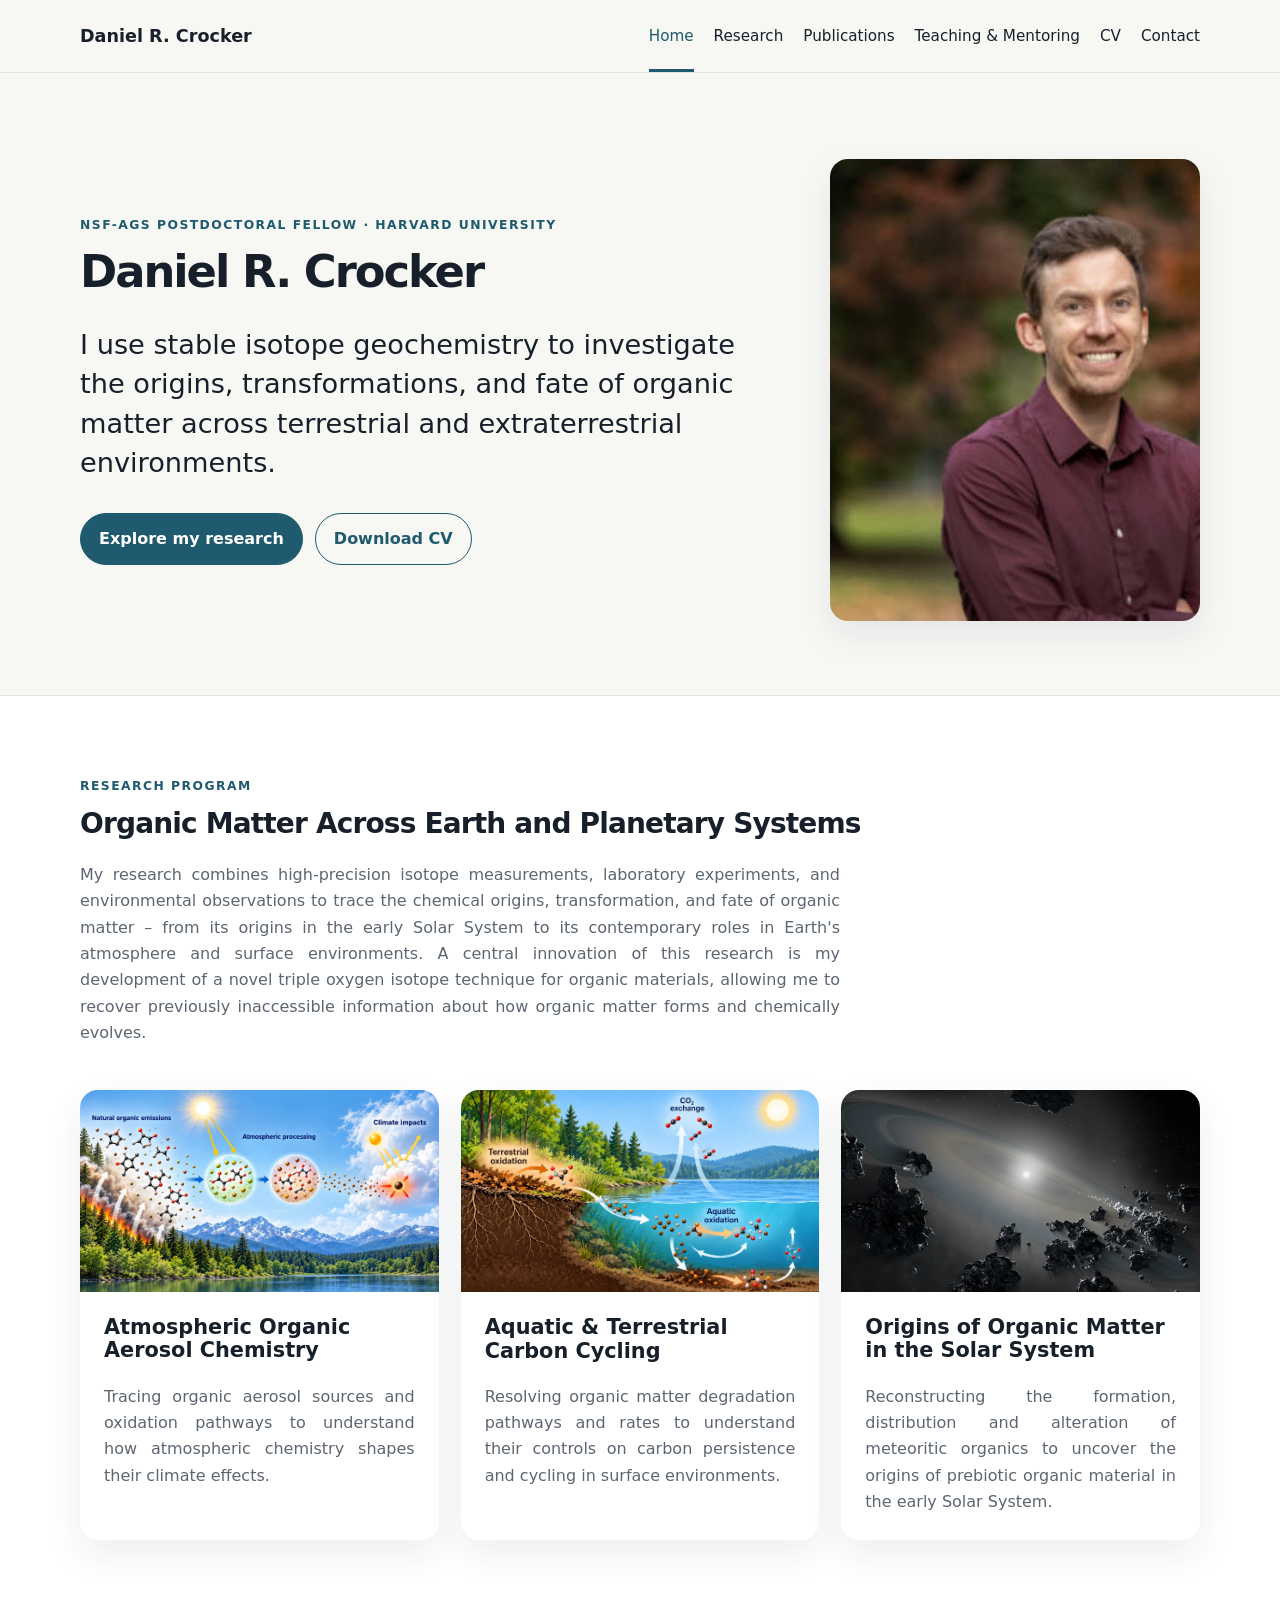
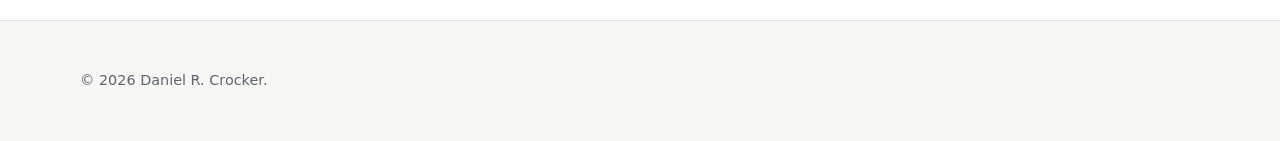
==== commit f9c6d0e7: "Replace home page headshot with new portrait Swap the previous headshot for a sharpened, upscaled ve" ====
--- a/index.html
+++ b/index.html
@@ -4,7 +4,7 @@
 <main><section class="hero"><div class="container hero-grid"><div><p class="eyebrow"><span class="nowrap">NSF-AGS</span> Postdoctoral Fellow · Harvard University</p>
 <h1>Daniel R. Crocker</h1> 
 <p class="lead">I use stable isotope geochemistry to investigate the origins, transformations, and fate of organic matter across terrestrial and extraterrestrial environments.</p>
-<div class="button-row"><a class="button primary" href="research.html">Explore my research</a><a class="button secondary" href="assets/cv.pdf" target="_blank">Download CV</a></div></div><div class="hero-image-card"><img src="assets/headshot.png" alt="Headshot of Daniel R. Crocker"></div></div></section>
+<div class="button-row"><a class="button primary" href="research.html">Explore my research</a><a class="button secondary" href="assets/cv.pdf" target="_blank">Download CV</a></div></div><div class="hero-image-card"><img src="assets/headshot.jpg" alt="Headshot of Daniel R. Crocker"></div></div></section>
 <section class="section alt"><div class="container"><p class="eyebrow">Research Program</p><h2>Organic Matter Across Earth and Planetary Systems</h2><p class="section-intro">My research combines <span class="nowrap">high-precision</span> isotope measurements, laboratory experiments, and environmental observations to trace the chemical origins, transformation, and fate of organic matter – from its origins in the early Solar System to its contemporary roles in Earth's atmosphere and surface environments. A central innovation of this research is my development of a novel triple oxygen isotope technique for organic materials, allowing me to recover previously inaccessible information about how organic matter forms and chemically evolves.</p><div class="card-grid">
 <a class="research-card" href="research.html#aerosols"><img class="card-image" src="assets/research-aerosol-lifecycle.webp" alt="Organic aerosol life cycle: natural organic emissions from forests and fires are processed in the sunlit atmosphere from fresh to aged organic aerosol particles, which then scatter and absorb sunlight, affecting climate"><div class="card-body"><h3>Atmospheric Organic Aerosol Chemistry</h3><p>Tracing organic aerosol sources and oxidation pathways to understand how atmospheric chemistry shapes their climate effects.</p></div></a>
 <a class="research-card" href="research.html#carbon-cycling"><img class="card-image" src="assets/research-carbon-cycling-scene.webp" alt="Organic matter oxidation across a forested lakeshore: terrestrial oxidation in soils, transport of organic matter into the lake, aquatic oxidation in the water and sediments, and CO2 exchange with the atmosphere"><div class="card-body"><h3>Aquatic &amp; Terrestrial Carbon Cycling</h3><p>Resolving organic matter degradation pathways and rates to understand their controls on carbon persistence and cycling in surface environments.</p></div></a>
--- a/styles.css
+++ b/styles.css
@@ -104,6 +104,7 @@
   hyphens: manual;
 }
 main p.eyebrow,
+main p.lead,
 .publication p,
 .contact-list p {
   text-align: left;
